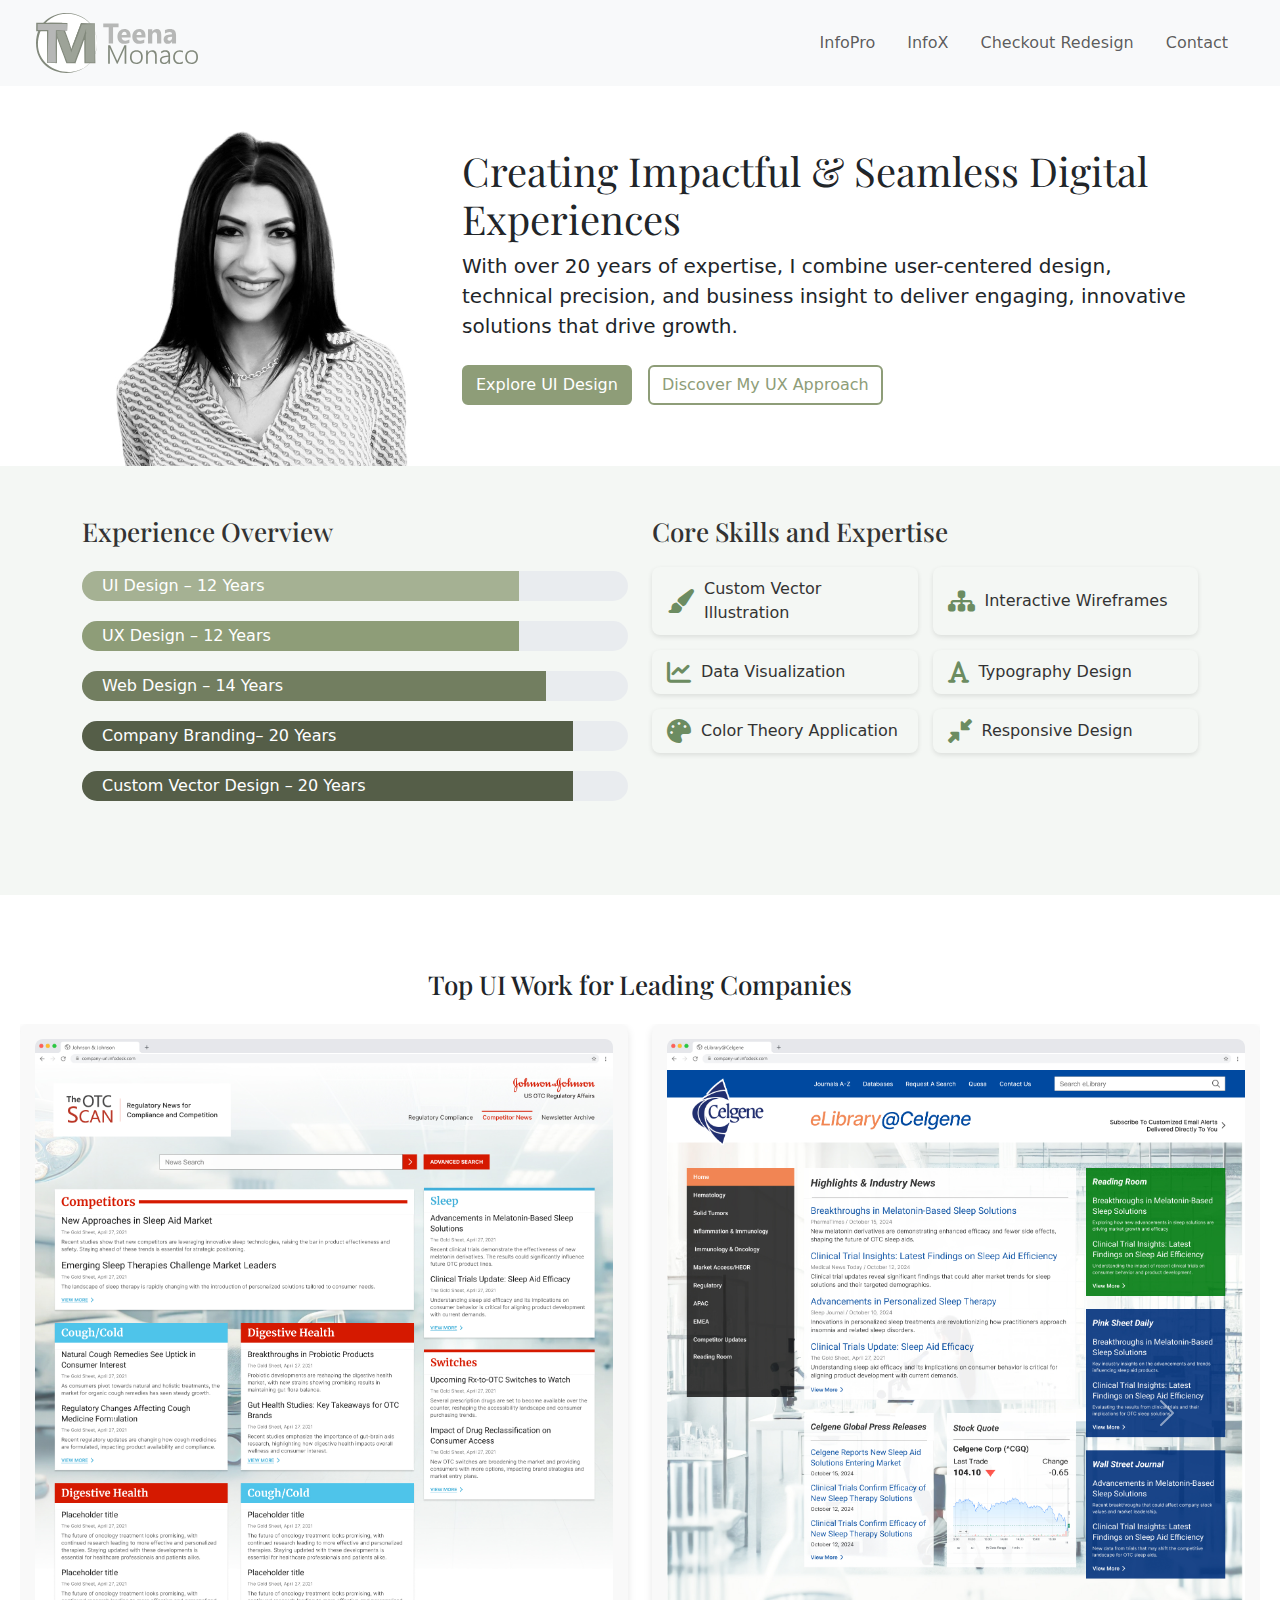
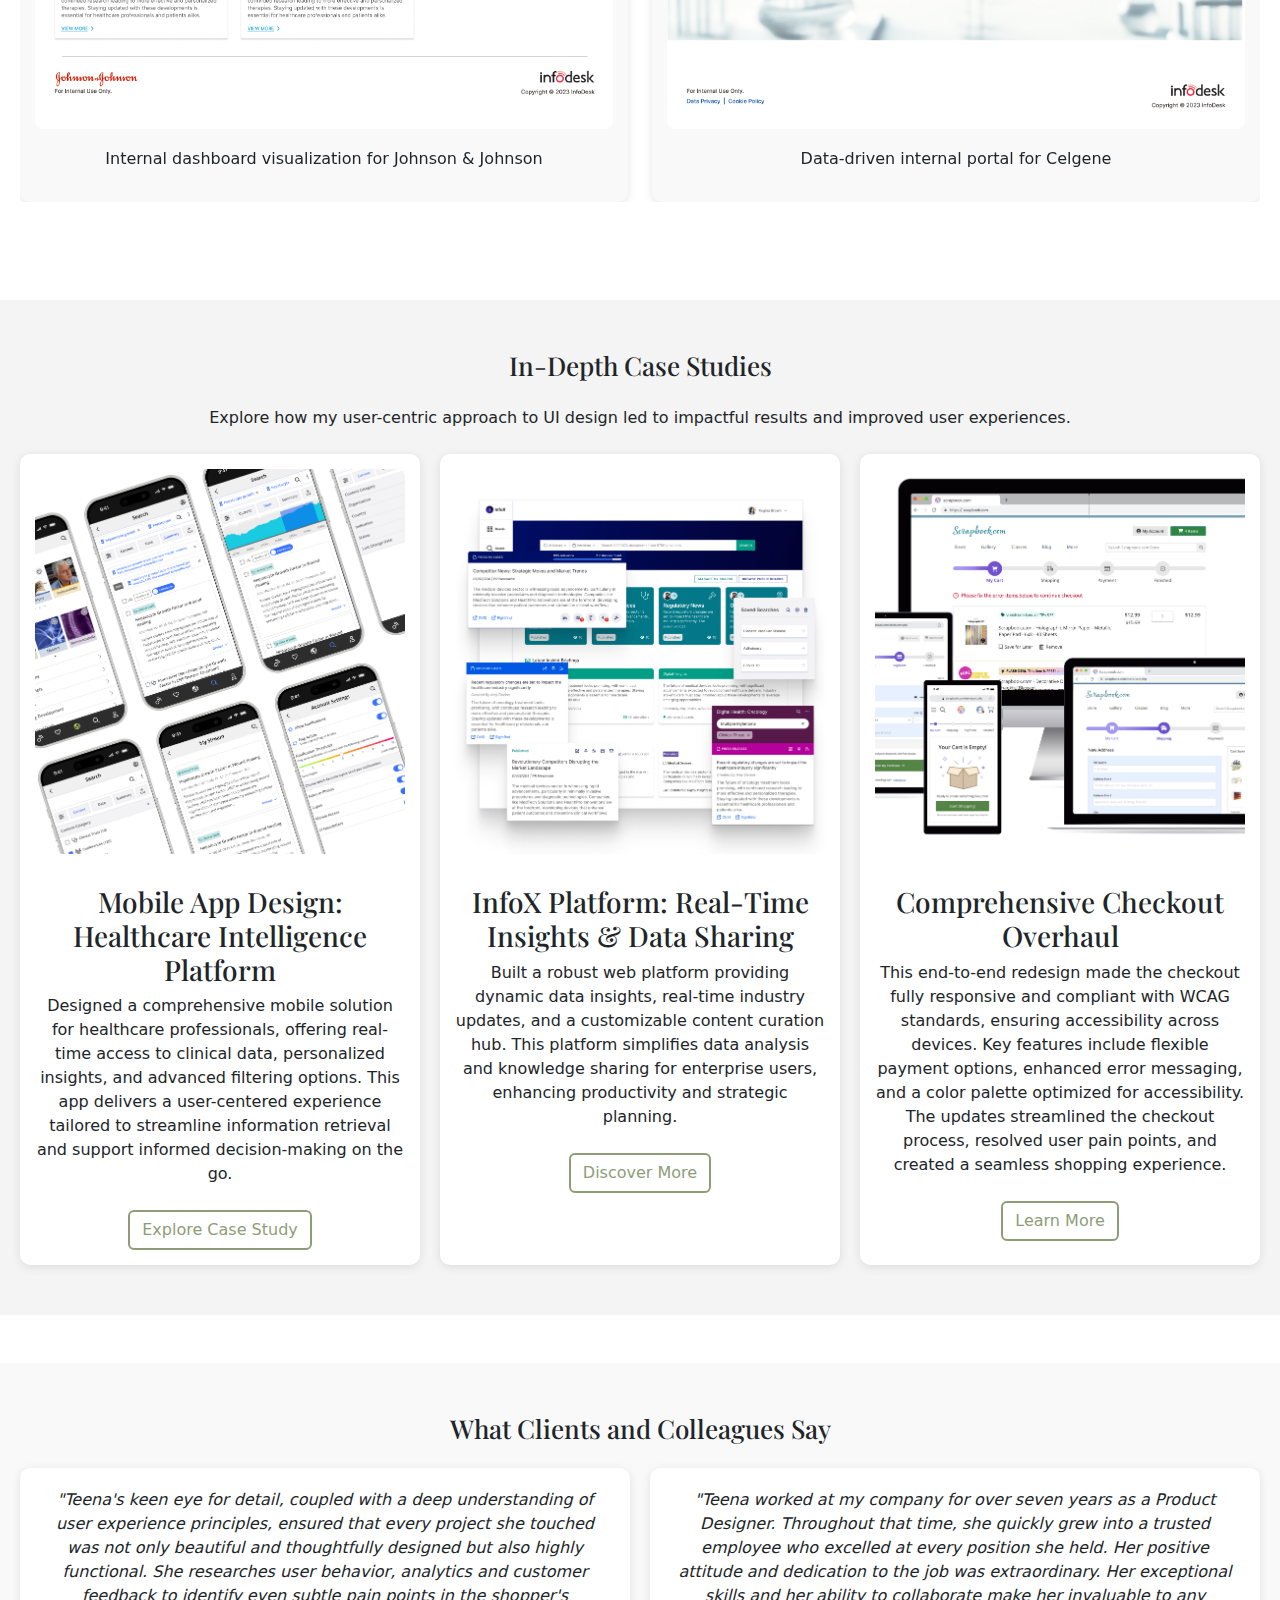
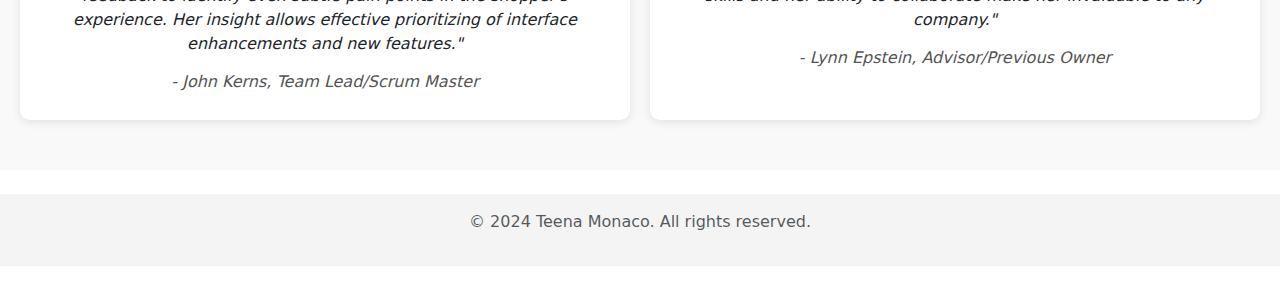
==== index.html @ c01d609c "updates" ====
<!DOCTYPE html>
<html lang="en">
<head>
    <meta charset="UTF-8">
    <meta name="viewport" content="width=device-width, initial-scale=1.0">
    <title>Teena Monaco - UX Portfolio</title>
    <link href="https://fonts.googleapis.com/css2?family=Playfair+Display:wght@400;700&family=Inter:wght@400;500&display=swap" rel="stylesheet">
    <link rel="stylesheet" href="styles.css">
    <link href="https://cdn.jsdelivr.net/npm/bootstrap@5.3.0/dist/css/bootstrap.min.css" rel="stylesheet">
    <link rel="stylesheet" href="https://cdnjs.cloudflare.com/ajax/libs/font-awesome/6.5.2/css/all.min.css">


</head>
<body>
    <header>
        <nav class="navbar navbar-expand-lg bg-body-tertiary">
            <div class="container-fluid mx-4">
                <a class="navbar-brand" href="index.html">
                    <img src="images/logo-2.svg" alt="Teena Monaco Logo"  height="60px">
                </a>
                <button class="navbar-toggler" type="button" data-bs-toggle="collapse" data-bs-target="#navbarSupportedContent" aria-controls="navbarSupportedContent" aria-expanded="false" aria-label="Toggle navigation">
                    <span class="navbar-toggler-icon"></span>
                </button>
                <div class="collapse navbar-collapse" id="navbarSupportedContent">
                    <ul class="navbar-nav ms-auto mb-2 mb-lg-0">
                        <!-- <li class="nav-item">
                            <a class="nav-link" href="index.html"><i class="fas fa-home"></i> Home</a>
                        </li> -->
        
                        <!-- <li class="nav-item">
                            <a class="nav-link" href="projects/project3.html"><i class="fas fa-chart-pie"></i>Data Visualization</a>
                        </li> -->
                        <li class="nav-item nav-link">
                            <a class="nav-link" href="projects/infopro.html">                               
                                InfoPro
                           </a>
                        </li>
                        <li class="nav-item nav-link">
                            <a class="nav-link" href="projects/infox.html">                               
                                InfoX
                           </a>
                        </li>
                        <li class="nav-item nav-link">
                            <a class="nav-link" href="projects/checkout-redesign.html">                               
                                Checkout Redesign
                           </a>
                        </li>
                        <li class="nav-item nav-link">
                            <a class="nav-link" href="mailto:teemonaco@gmail.com">
                                Contact
                             </a> 
                        </li>
                    </ul>
                </div>
            </div>
        </nav>
    </header>
    

    

    <section id="about" class="container-fluid mt-4">
        <div class="container">
            <div class="row justify-content-center align-items-end">
                <div class="col-md-4 profile-frame">
                    <img src="images/profile.png" class="img-fluid profile-image" alt="Profile Image">
                </div>
                <div class="col-md-8 about-right">
                    <!-- <img src="images/logo-2.svg" alt="Teena Monaco Logo"  height="60px"> -->
                   <h1 class="display-4">Creating Impactful & Seamless Digital Experiences</h1>
<p class="lead">With over 20 years of expertise, I combine user-centered design, technical precision, and business insight to deliver engaging, innovative solutions that drive growth.</p>

                    <div class="d-flex gap-3 mt-4 mb-4">
                        <a href="#ui-design" class="btn btn-primary">Explore UI Design</a>
                        <a href="#ux-approach" class="btn btn-outline-secondary">Discover My UX Approach</a>                     
                    </div>
                </div>
            </div>
        </div>
    </section> 

    <section id="about" class="container-fluid light-olive-bg mb-4">
        <div class="container">
            <div class="row justify-content-center align-items-start">  
                <div class="col-md-6 mb-4 profile-frame">      
                    <h2>Experience Overview</h2>
       
                    <div class="mt-4">
                        <div class="progress">
                            <div class="progress-bar ui-design" style="width: 80%;">UI Design &ndash; 12 Years</div>
                        </div>
                        

                        <div class="progress">
                            <div class="progress-bar ux-design" style="width: 80%;">UX Design &ndash; 12 Years</div>
                        </div>
                        <div class="progress">
                            <div class="progress-bar web-design" style="width: 85%;">Web Design &ndash; 14 Years</div>
                        </div>
                        <div class="progress">
                            <div class="progress-bar branding" style="width: 90%;">Company Branding&ndash; 20 Years</div>
                        </div>
                        <div class="progress">
                            <div class="progress-bar vector-design" style="width: 90%;">Custom Vector Design &ndash; 20 Years</div>
                        </div>
                    </div>
                </div>
                <div class="col-md-6 mb-4 profile-frame"> 
                    <h2>Core Skills and Expertise</h2>
                    <div class="experience-overview">

                        <div class="skills-container">
                            <div class="skill-card">
                                <i class="fas fa-paint-brush"></i>
                                <span>Custom Vector Illustration</span>
                            </div>
                            <div class="skill-card">
                                <i class="fas fa-sitemap"></i>
                                <span>Interactive Wireframes</span>
                            </div>
                            <div class="skill-card">
                                <i class="fas fa-chart-line"></i>
                                <span>Data Visualization</span>
                            </div>
                            <div class="skill-card">
                                <i class="fas fa-font"></i>
                                <span>Typography Design</span>
                            </div>
                            <div class="skill-card">
                                <i class="fas fa-palette"></i>
                                <span>Color Theory Application</span>
                            </div>
                            <div class="skill-card">
                                <i class="fas fa-down-left-and-up-right-to-center"></i>                                <span>Responsive Design</span>
                            </div>
                        </div>
                    </div>
                    
                </div>
            </div>
        </div>
    </section> 

    <!-- <section class="top-ui-work">
        <h2 class="text-center mb-4">Top UI Work for Leading Companies</h2>
        <div class="brand-grid">
            <div class="brand-card">
                <img src="images/jnj.jpg" alt="Johnson & Johnson Portal" class="img-fluid">
                <p class="mt-2">Internal dashboard visualization for Johnson & Johnson</p>
            </div>
            <div class="brand-card">
                <img src="images/celgene.jpg" alt="Regeneron Dashboard" class="img-fluid">
                <p class="mt-2">Data-driven internal portal for Regeneron</p>
            </div>
            <div class="brand-card">
                <img src="images/novo.jpg" alt="Takeda Portal" class="img-fluid">
                <p class="mt-2">Custom internal portal design for Takeda</p>
            </div>
            <div class="brand-card">
                <img src="images/kearney.jpg" alt="Takeda Portal" class="img-fluid">
                <p class="mt-2">Custom internal portal design for Takeda</p>
            </div>
        </div>
    </section> -->

    <section id="ui-design" class="top-ui-work">
        <h2 class="text-center mb-4">Top UI Work for Leading Companies</h2>
        <div id="brandCarousel" class="carousel slide" data-bs-ride="carousel">
            <div class="carousel-inner">
                <div class="carousel-item active">
                    <div class="d-flex justify-content-center gap-4">
                        <div class="brand-card">
                            <img src="images/jnj.jpg" alt="Johnson & Johnson Portal" class="img-fluid carousel-image" onclick="showImageModal(this)" data-description="Internal dashboard visualization for Johnson & Johnson">
                            <p class="mt-2">Internal dashboard visualization for Johnson & Johnson</p>
                        </div>
                        <div class="brand-card">
                            <img src="images/celgene.jpg" alt="Celgene Portal" class="img-fluid carousel-image" onclick="showImageModal(this)" data-description="Data-driven internal portal for Celgene">
                            <p class="mt-2">Data-driven internal portal for Celgene</p>
                        </div>
                    </div>
                </div>
                <div class="carousel-item">
                    <div class="d-flex justify-content-center gap-4">
                        <div class="brand-card">
                            <img src="images/novo.jpg" alt="NovoNordisk Portal" class="img-fluid carousel-image" onclick="showImageModal(this)" data-description="Custom internal portal design for Novo Nordisk">
                            <p class="mt-2">Custom internal portal design for Novo Nordisk</p>
                        </div>
                        <div class="brand-card">
                            <img src="images/kearney.jpg" alt="Kearney Portal" class="img-fluid carousel-image" onclick="showImageModal(this)" data-description="One-stop portal for Kearney's consulting insights">
                            <p class="mt-2">One-stop portal for Kearney's consulting insights</p>
                        </div>
                    </div>
                </div>
                <div class="carousel-item">
                    <div class="d-flex justify-content-center gap-4">
                        <div class="brand-card">
                            <img src="images/accenture.jpg" alt="Kearney Portal" class="img-fluid carousel-image" onclick="showImageModal(this)" data-description="Custom internal newsletter archive for Accenture">
                            <p class="mt-2">Custom internal newsletter archive for Accenture</p>
                        </div>
                        <div class="brand-card">
                            <img src="images/sage.jpg" alt="Sage Search Portal" class="img-fluid carousel-image" onclick="showImageModal(this)" data-description="Custom internal newsletter archive for Accenture">
                            <p class="mt-2">Custom Semantic Search Portal for Sage Therapeutics</p>
                        </div>

                    </div>
                </div>
            </div>
            <button class="carousel-control-prev" type="button" data-bs-target="#brandCarousel" data-bs-slide="prev">
                <span class="carousel-control-prev-icon" aria-hidden="true"></span>
                <span class="visually-hidden">Previous</span>
            </button>
            <button class="carousel-control-next" type="button" data-bs-target="#brandCarousel" data-bs-slide="next">
                <span class="carousel-control-next-icon" aria-hidden="true"></span>
                <span class="visually-hidden">Next</span>
            </button>
        </div>
    </section>
<!-- Modal for Lightbox Effect -->
<div class="modal fade" id="imageModal" tabindex="-1" aria-labelledby="imageModalLabel" aria-hidden="true">
    <div class="modal-dialog modal-dialog-centered modal-lg">
        <div class="modal-content">
            <div class="modal-header">
                <button type="button" class="btn-close" data-bs-dismiss="modal" aria-label="Close"></button>
            </div>
            <div class="modal-body">
                <img id="modalImage" src="" class="img-fluid" alt="">
                <p id="modalDescription" class="mt-3"></p>
            </div>
        </div>
    </div>
</div>
<!-- <section class="case-studies mt-5">
    <h2 class="text-center mb-4">New Product Design Case Study</h2>
    <div class="case-study-card featured">
        <div class="row justify-content-start align-items-center">
            <div class="col-md-4">
                <img src="images/infox.jpg" alt="InfoX Product Design" class="img-fluid">
            </div>
            <div class="col-md-6">
                <h3 class="mt-3">InfoX: Real-Time Insights Platform</h3>
                <p>Designed a powerful, user-friendly platform to deliver curated, real-time insights for healthcare professionals and industry experts.</p>
                
                <ul class="list-unstyled mt-3">
                    <li><i class="fas fa-chart-line me-2"></i> Curated Industry Boards</li>
                    <li><i class="fas fa-bell me-2"></i> Real-Time Updates</li>
                    <li><i class="fas fa-filter me-2"></i> Advanced Search & Filters</li>
                    <li><i class="fas fa-user-friends me-2"></i> Personalized Curation Hub</li>
                </ul>
                
                <a href="projects/infox-case-study.html" class="btn btn-outline-secondary mt-3">Explore Full Case Study</a>
            </div>
        </div>
    </div>
</section> -->
<section id="ux-approach" class="case-studies mt-5">
    <h2 class="text-center mb-4">In-Depth Case Studies</h2>
    <p class="text-center mb-4">Explore how my user-centric approach to UI design led to impactful results and improved user experiences.</p>    <div class="case-study-grid">
        <div class="case-study-card">
            <img src="images/infopro.jpg" alt="Checkout Redesign Case Study" class="img-fluid">
            <h3 class="mt-3">Mobile App Design: Healthcare Intelligence Platform</h3>
            <p>Designed a comprehensive mobile solution for healthcare professionals, offering real-time access to clinical data, personalized insights, and advanced filtering options. This app delivers a user-centered experience tailored to streamline information retrieval and support informed decision-making on the go.</p>
            <a href="projects/infopro.html" class="btn btn-outline-secondary mt-2">Explore Case Study</a>
        </div>
        <div class="case-study-card">
            <img src="images/infox.jpg" alt="Mobile App Case Study" class="img-fluid" >
            <h3 class="mt-3">InfoX Platform: Real-Time Insights & Data Sharing</h3>
            <p>Built a robust web platform providing dynamic data insights, real-time industry updates, and a customizable content curation hub. This platform simplifies data analysis and knowledge sharing for enterprise users, enhancing productivity and strategic planning.</p>
            <a href="projects/infox.html" class="btn btn-outline-secondary mt-2">Discover More</a>
        </div>
        <div class="case-study-card">
            <img src="images/cart-rescale.jpg" alt="E-commerce Checkout Overhaul Case Study" class="img-fluid">
            <h3 class="mt-3">Comprehensive Checkout Overhaul</h3>
            <p>This end-to-end redesign made the checkout fully responsive and compliant with WCAG standards, ensuring accessibility across devices. Key features include flexible payment options, enhanced error messaging, and a color palette optimized for accessibility. The updates streamlined the checkout process, resolved user pain points, and created a seamless shopping experience.</p>
            <a href="projects/checkout-redesign.html" class="btn btn-outline-secondary mt-2">Learn More</a>
        </div>    
    </div>
</section>

    <!-- <section class="case-studies mt-5">
        <h2 class="text-center mb-4">In-Depth Case Studies</h2>
        <p class="text-center mb-4">Explore how my user-centric approach to e-commerce design at Scrapbook.com led to impactful results and improved user experiences.</p>
        <div class="case-study-grid">
            <div class="case-study-card">
                <img src="images/cart-rescale.jpg" alt="Checkout Redesign Case Study" class="img-fluid">
                <h3 class="mt-3">Responsive Redesign & Accessibility Compliance</h3>
                <p>Transformed the checkout experience to be fully responsive across all devices and updated all content to meet WCAG standards, ensuring accessibility for all users.</p>
                <a href="projects/checkout-redesign.html" class="btn btn-outline-secondary mt-2">Learn More</a>
            </div>
            <div class="case-study-card">
                <img src="images/coming-soon.jpg" alt="Mobile App Case Study" class="img-fluid" >
                <h3 class="mt-3">Feature Updates to Improve Usability</h3>
                <p>Implemented key features to streamline the checkout process, adding flexible payment options, smarter error messaging, and interactive elements to address user pain points.</p>
                <a href="projects/checkout-redesign-mobile.html" class="btn btn-outline-secondary mt-2">Explore Features</a>
            </div>
        </div>
    </section> -->
    <section class="testimonials mt-5">
        <h2 class="text-center mb-4">What Clients and Colleagues Say</h2>
        <div class="testimonial-grid">
            <div class="testimonial-card">
                <p>"Teena's keen eye for detail, coupled with a deep understanding of user experience principles, ensured that every project she touched was not only beautiful and thoughtfully designed but also highly functional. She researches user behavior, analytics and customer feedback to identify even subtle pain points in the shopper's experience. Her insight allows effective prioritizing of interface enhancements and new features."</p>
                <h5>- John Kerns, Team Lead/Scrum Master</h5>
            </div>
            <div class="testimonial-card">
                <p>"Teena worked at my company for over seven years as a Product Designer. Throughout that time, she quickly grew into a trusted employee who excelled at every position she held. Her positive attitude and dedication to the job was extraordinary. Her exceptional skills and her ability to collaborate make her invaluable to any company."</p>
                <h5>- Lynn Epstein, Advisor/Previous Owner</h5>
            </div>
            <!-- Add more testimonials as needed -->
        </div>
    </section>
    
    <!-- <section class="branding-experience mt-5">
        <h2 class="text-center mb-4">Branding Expertise</h2>
        <div class="branding-content d-flex flex-wrap justify-content-center">
            <div class="branding-card">
                <img src="images/coming-soon.jpg" alt="Branding Example 1" class="img-fluid">
                <h4>Visual Identity for XYZ Corp</h4>
                <p>Developed a consistent branding system, including custom fonts, color palettes, and logo design.</p>
            </div>
            <div class="branding-card">
                <img src="images/coming-soon.jpg" alt="Branding Example 2" class="img-fluid">
                <h4>Rebranding Project for ABC Ltd</h4>
                <p>Led a comprehensive rebranding effort, enhancing brand recognition and trust across digital platforms.</p>
            </div>
        </div>
    </section>
    
    <section class="design-system mt-5">
        <h2 class="text-center mb-4">Design System Development</h2>
        <div class="design-system-details text-center">
            <p>Created a comprehensive design system that streamlined collaboration between design and development teams, ensuring a cohesive user experience across products.</p>
            <img src="images/coming-soon.jpg" alt="Design System Overview" width="400" class="img-fluid my-3">
            <ul class="list-inline mt-3">
                <li class="list-inline-item"><i class="fas fa-palette"></i> Color Palettes</li>
                <li class="list-inline-item"><i class="fas fa-text-height"></i> Typography Styles</li>
                <li class="list-inline-item"><i class="fas fa-cube"></i> UI Components</li>
                <li class="list-inline-item"><i class="fas fa-code"></i> Code Guidelines</li>
            </ul>
        </div>
    </section> -->
    


    <!-- Tools Section -->
    <!-- <section id="tools" class="container-fluid bg-color">
        <div class="container">
            <h2 class="display-6 mb-3">Tools That Power My UX Workflow</h2>
            <p class="lead">
                The design and development process requires a variety of specialized tools to ensure efficiency, collaboration, and precision.
            </p>
        </div>
        <div id="programsCarousel" class="container carousel slide mt-4 mb-4" data-bs-ride="carousel">
            <div class="carousel-inner">
                <div class="carousel-item active">
                    <div class="d-flex align-items-center justify-content-between">
                        <img src="images/figma.png" alt="Figma" class="program-logo">
                        <img src="images/xd.png" alt="Adobe XD" class="program-logo">
                        <img src="images/invision.png" alt="InVision" class="program-logo">
                        <img src="images/miro.png" alt="Miro" class="program-logo">
                        <img src="images/jira.png" alt="Jira" class="program-logo">
                        <img src="images/browserstack.png" alt="BrowserStack" class="program-logo">
                        <img src="images/bitbucket.png" alt="Bitbucket" class="program-logo">
                    </div>
                </div>
                <div class="carousel-item">
                    <div class="d-flex align-items-center justify-content-between">
                        <img src="images/git.png" alt="Git" class="program-logo">
                        <img src="images/trello.png" alt="Trello" class="program-logo">
                        <img src="images/ga4.png" alt="GA4" class="program-logo">
                        <img src="images/looker.png" alt="Looker" class="program-logo">
                        <img src="images/matomo.png" alt="Matomo" class="program-logo">
                        <img src="images/sizzy.png" alt="Sizzy" class="program-logo">
                        <img src="images/eclipse.png" alt="Eclipse" class="program-logo">
                    </div>
                </div>
            </div>
        </div>
    </section> -->

    <!-- Featured Projects Section -->
    <!-- <section id="projects" class="container-fluid mb-4 mt-4">
        <div class="container">
            <h2 class="display-6 mb-3">Featured Projects</h2>
            <div class="row mt-4 mb-4">
                <div class="col-md-4 mb-4">
                    <div class="card h-100">                        
                        <div class="card-body">                          
                            <h5 class="card-title">Checkout Redesign</h5> -->
                            <!-- <p class="card-text mb-0">Optimized checkout process focused on improving accessibility and boosting conversion rates by enhancing the user experience.</p> -->
                            <!-- <img src="images/project1.jpg" alt="Cart Redesign" class="card-img-top">
                            <a href="projects/project1.html" class="btn btn-primary w-100">Explore Checkout Redesign</a>
                        </div>
                    </div>
                </div>
                <div class="col-md-4 mb-4">
                    <div class="card h-100">
                        <div class="card-body">
                            <h5 class="card-title">Video Platform</h5>
                            <img src="images/project2.jpg" alt="Video Platform" class="card-img-top"> -->
                            <!-- <p class="card-text mt-2">Built an engaging video platform for DIY content creators, improving user acquisition and platform engagement.</p> -->
                            <!-- <a href="projects/project2.html" class="btn btn-primary btn-disabled w-100">View Video Platform</a>
                        </div>
                    </div>
                </div>
                <div class="col-md-4 mb-4">
                    <div class="card h-100">
                        <div class="card-body">
                            <h5 class="card-title">Reusable Code Library</h5>
                            <img src="images/project3.jpg" alt="Reusable Code Library" class="card-img-top"> -->
                            <!-- <p class="card-text mt-2">Developed a reusable code library to streamline development processes and ensure consistency across projects.</p> -->
                            <!-- <a href="projects/project3.html" class="btn btn-primary w-100 btn-disabled">Coming Soon</a>
                        </div>
                    </div>
                </div>
            </div>
        </div>
    </section> -->

    <!-- Brands Section -->
    <!-- <section id="brands" class="container-fluid bg-color">
        <div class="container">
            <h2 class="display-6 mb-3">Brands I've Crafted Digital Experiences For</h2>
            <p class="lead">
                My work spans across industries, addressing the unique needs of each business and their users, always focused on delivering intuitive and efficient solutions.
            </p>
        </div>
        <div id="brandsCarousel" class="container carousel slide mt-4 mb-4" data-bs-ride="carousel">
            <div class="carousel-inner">
                <div class="carousel-item active">
                    <div class="d-flex align-items-center justify-content-between">
                        <img src="images/teva.png" class="company-logo" alt="Teva">
                        <img src="images/ucb.png" class="company-logo" alt="UCB">
                        <img src="images/grant.png" class="company-logo" alt="Grant Thornton">
                        <img src="images/aarp.png" class="company-logo" alt="AARP">
                        <img src="images/astrazeneca.png" class="company-logo" alt="Astrazeneca">
                        <img src="images/takeda.png" class="company-logo" alt="Takeda">
                        <img src="images/johnson.png" class="company-logo" alt="Johnson & Johnson">
                    </div>
                </div>
                <div class="carousel-item">
                    <div class="d-flex align-items-center justify-content-between">
                        <img src="images/accenture.png" class="company-logo" alt="Accenture">
                        <img src="images/deloitte.png" class="company-logo" alt="Deloitte">
                        <img src="images/regeneron.png" class="company-logo" alt="Regeneron">
                        <img src="images/sage.png" class="company-logo" alt="Sage">
                        <img src="images/biogen.png" class="company-logo" alt="Biogen">
                        <img src="images/novo.png" class="company-logo" alt="Novo Nordisk">
                        <img src="images/karney.png" class="company-logo" alt="Kearney">
                    </div>
                </div>
            </div>
        </div>
    </section> -->

    <!-- Footer Section -->
    <footer class="py-3 my-4">
        <!-- <ul class="nav justify-content-center border-bottom pb-3 mb-3">
            <li class="nav-item"><a href="#" class="nav-link px-2 text-body-secondary">Email</a></li>
            <li class="nav-item"><a href="#" class="nav-link px-2 text-body-secondary">Phone</a></li>
            <li class="nav-item"><a href="#" class="nav-link px-2 text-body-secondary">LinkedIn</a></li>
            <li class="nav-item"><a href="#" class="nav-link px-2 text-body-secondary">Resume</a></li>
        </ul> -->
        <p class="text-center text-body-secondary">&copy; 2024 Teena Monaco. All rights reserved.</p>
    </footer>

    <script src="https://code.jquery.com/jquery-3.6.0.min.js"></script>
    <script src="https://cdn.jsdelivr.net/npm/bootstrap@5.3.3/dist/js/bootstrap.bundle.min.js" integrity="sha384-YvpcrYf0tY3lHB60NNkmXc5s9fDVZLESaAA55NDzOxhy9GkcIdslK1eN7N6jIeHz" crossorigin="anonymous"></script>

    <!-- JavaScript Function -->
<script>
    function showImageModal(element) {
        const imageSrc = element.src;
        const description = element.getAttribute('data-description');

        document.getElementById('modalImage').src = imageSrc;
        document.getElementById('modalDescription').innerText = description;

        const imageModal = new bootstrap.Modal(document.getElementById('imageModal'));
        imageModal.show();
    }
</script>
</body>
</html>
---- styles.css ----
/* Base styles */
body {
    font-family: 'Inter', sans-serif;
    color: #333;
    margin: 0;
    padding: 0;
    line-height: 1.6;
}
h1, h2, h3, .hero-section h1 {
    font-family: 'Playfair Display', serif;
}

/* Heading size adjustments */
h1 {
    font-size: 40px!important; /* Adjusted for better balance */
    margin-bottom: 20px;
}
h2 {
    font-size: 26px!important; /* Slightly increased for better readability */
    margin-bottom: 15px;
}

/* Hero section */
.hero-section {
    background: linear-gradient(to right, #f9f9f9, #ffffff);
    padding: 60px 20px;
    display: flex;
    align-items: center;
}
.hero-text {
    max-width: 600px;
}

/* Light background section with olive tint */
.light-olive-bg {
    background-color: #F4F7F4; /* Lightened olive tone */
    padding: 50px 20px;
    color: #333;
}

.cta-buttons .btn {
    padding: 10px 20px;
    border-radius: 5px;
}
.btn-primary {
    background-color: #8E9D78!important;
    border: none;
    border: 2px solid #8E9D78!important;
    color: #fff!important;
}
.btn-primary:hover {
    background-color: #393F30!important;
    border: none;
    color: #fff!important;
    border: 2px solid #393F30!important;
}
.btn-outline-secondary {
    border: 2px solid #8E9D78!important;
    color: #8E9D78!important;
}
.btn-outline-secondary:hover {
    border: 2px solid #393F30!important;
    color: #393F30!important;
}

.btn:hover {
    opacity: 0.9;
}

/* Progress bars */
.progress {
    background-color: #e0e0e0;
    border-radius: 40px!important;
    overflow: hidden;
    margin-bottom: 20px!important;
    height: 30px!important;
}
.progress-bar {
    height: 30px!important;
    line-height: 20px;
    text-align: left!important;
    color: #fff;
    font-size: 16px;
    padding-left: 20px;
}

/* Accessible color adjustments for progress bars */
.progress-bar.ui-design {
    background-color: #A5B193!important; /* Lighter olive for variety */
}
.progress-bar.ux-design {
    background-color: #8E9D78!important; /* Soft, muted shade for subtlety */
}
.progress-bar.web-design {
    background-color: #727E60!important; /* Medium-dark shade for contrast */
}
.progress-bar.branding {
    background-color: #555E48!important; /* Darker green for enhanced contrast */
}
.progress-bar.vector-design {
    background-color: #555E48!important; /* Light, accessible olive shade */
}

.experience-list {
    display: flex;
    flex-direction: column;
    gap: 15px;
}
.experience-item {
    display: flex;
    align-items: center;
}
.experience-item i {
    font-size: 20px;
    margin-right: 10px;
    color: #6C8C61; /* Darker olive for visual consistency */
}

/* Portfolio section */
.portfolio-section {
    background-color: #fafafa;
    padding: 50px 20px;
}
.card {
    border: none;
    box-shadow: 0 2px 10px rgba(0, 0, 0, 0.1);
    transition: transform 0.2s;
}
.card:hover {
    transform: translateY(-5px);
}
.card-title {
    font-family: 'Playfair Display', serif;
    font-size: 20px;
    margin-bottom: 10px;
}

/* Font Awesome icon styles */
i.fas, i.far, i.fab, i.fa {
    font-family: 'Font Awesome 6 Free';
    font-weight: 900;
    color: #A3B18A; /* Olive highlight for consistency */
    margin-right: 8px;
}

.about-right {
    align-self: center!important;
}

.skills-container {
    display: grid;
    grid-template-columns: repeat(auto-fit, minmax(200px, 1fr));
    gap: 15px;
    margin-top: 20px;
}
.skill-card {
    display: flex;
    align-items: center;
    background-color: #F4F7F4; /* Light olive background */
    padding: 10px 15px;
    border-radius: 8px;
    box-shadow: 0 2px 5px rgba(0, 0, 0, 0.1);
    transition: transform 0.2s;
}
.skill-card:hover {
    transform: translateY(-3px);
}
.skill-card i {
    color: #6C8C61; /* Olive highlight */
    margin-right: 10px;
    font-size: 24px;
}
.skill-card span {
    font-size: 16px;
    color: #333;
}

/* Top UI Work section */
.top-ui-work {
    padding: 50px 20px;
    background-color: #f4f4f4;
}
.brand-grid {
    display: grid;
    grid-template-columns: repeat(auto-fit, minmax(250px, 1fr));
    gap: 20px;
}



.brand-card {
    background-color: #f9f9f9;
    border-radius: 10px;
    box-shadow: 0 2px 8px rgba(0, 0, 0, 0.1);
    padding: 15px;
    text-align: center;
    transition: transform 0.2s;
}
.brand-card:hover {
    transform: translateY(-5px);
}
.brand-card img {
    max-width: 100%;
    border-radius: 8px;
    margin-bottom: 10px;
}

/* Case Studies section */
.case-studies {
    padding: 50px 20px;
    background-color: #f4f4f4;
}
.case-study-grid {
    display: grid;
    grid-template-columns: repeat(auto-fit, minmax(300px, 1fr));
    gap: 20px;
}
.case-study-card {
    background-color: #ffffff;
    border-radius: 10px;
    box-shadow: 0 2px 10px rgba(0, 0, 0, 0.1);
    padding: 15px;
    text-align: center;
    transition: transform 0.2s;
}

.case-study-card.featured {
    text-align: left!important;
}
.case-study-card:hover {
    transform: translateY(-5px);
}
.case-study-card img {
    max-width: 100%;
    border-radius: 8px;
    margin-bottom: 15px;
}

/* Top UI Work section */
.top-ui-work {
    padding: 50px 20px;
    background-color: #ffffff;
}
.brand-grid {
    display: grid;
    grid-template-columns: repeat(auto-fit, minmax(250px, 1fr));
    gap: 20px;
}
.brand-card {
    background-color: #f9f9f9;
    border-radius: 10px;
    box-shadow: 0 2px 8px rgba(0, 0, 0, 0.1);
    padding: 15px;
    text-align: center;
    transition: transform 0.2s;
}
.brand-card:hover {
    transform: translateY(-5px);
}
.brand-card img {
    max-width: 100%;
    border-radius: 8px;
    margin-bottom: 10px;
}

/* Branding section */
.branding-experience {
    background-color: #fafafa;
    padding: 50px 20px;
}
.branding-content {
    gap: 20px;
}
.branding-card {
    background-color: #ffffff;
    border-radius: 10px;
    box-shadow: 0 2px 10px rgba(0, 0, 0, 0.1);
    padding: 20px;
    text-align: center;
    width: 300px;
    margin: 10px;
}
.branding-card img {
    max-width: 100%;
    border-radius: 8px;
    margin-bottom: 15px;
}
.branding-card h4 {
    margin-bottom: 10px;
    font-size: 18px;
}

.design-system {
    background-color: #F4F7F4; /* Light olive background */
    padding: 50px 20px;
}
.design-system-details img {
    max-width: 80%;
    border-radius: 8px;
}
.list-inline-item {
    font-size: 16px;
    margin-right: 15px;
    color: #6C8C61; /* Olive highlight */
}
.list-inline-item i {
    margin-right: 5px;
}

.testimonials {
    background-color: #f9f9f9;
    padding: 50px 20px;
}
.testimonial-grid {
    display: grid;
    grid-template-columns: repeat(auto-fit, minmax(300px, 1fr));
    gap: 20px;
}
.testimonial-card {
    background-color: #ffffff;
    padding: 20px;
    border-radius: 10px;
    box-shadow: 0 2px 10px rgba(0, 0, 0, 0.1);
    text-align: center;
    font-style: italic;
}
.testimonial-card h5 {
    margin-top: 15px;
    font-size: 16px;
    color: #555;
}
.carousel-image {
    width: 100%; /* Adjust as needed */
    height: auto; /* Maintain aspect ratio */
    margin: 0 auto; /* Center the images */
}

.modal-content {
    max-height: 90vh; /* Keeps modal within viewport height */
    overflow-y: auto; /* Allows scrolling if content overflows */
}

.modal-body {
    display: flex;
    flex-direction: column;
    align-items: center;
    text-align: center;
}

#modalDescription {
    margin-top: 0; /* Ensures description appears at the top */
}

#modalImage {
    max-width: 100%;
    height: auto;
    margin-top: 15px; /* Adds spacing between description and image */
}

/* Footer */
footer {
    background-color: #f4f4f4;
    padding: 20px 0;
    text-align: center;
    color: #666;
}

/* Media queries for responsiveness */
@media (max-width: 768px) {
    .hero-section {
        flex-direction: column;
        text-align: center;
    }
    .hero-text, .profile-image {
        max-width: 100%;
    }
    .portfolio-section .card {
        margin-bottom: 30px;
    }
}

@media (max-width: 576px) {
    h1 {
        font-size: 28px;
    }
    .btn {
        padding: 8px 16px;
        font-size: 14px;
    }
    .progress-bar {
        font-size: 12px;
    }

    .carousel-item .brand-card {
        display: block!important;
        width: 100%!important;
    }
    .carousel-item .brand-card:nth-child(2) {
        display: none!important;
    }
}
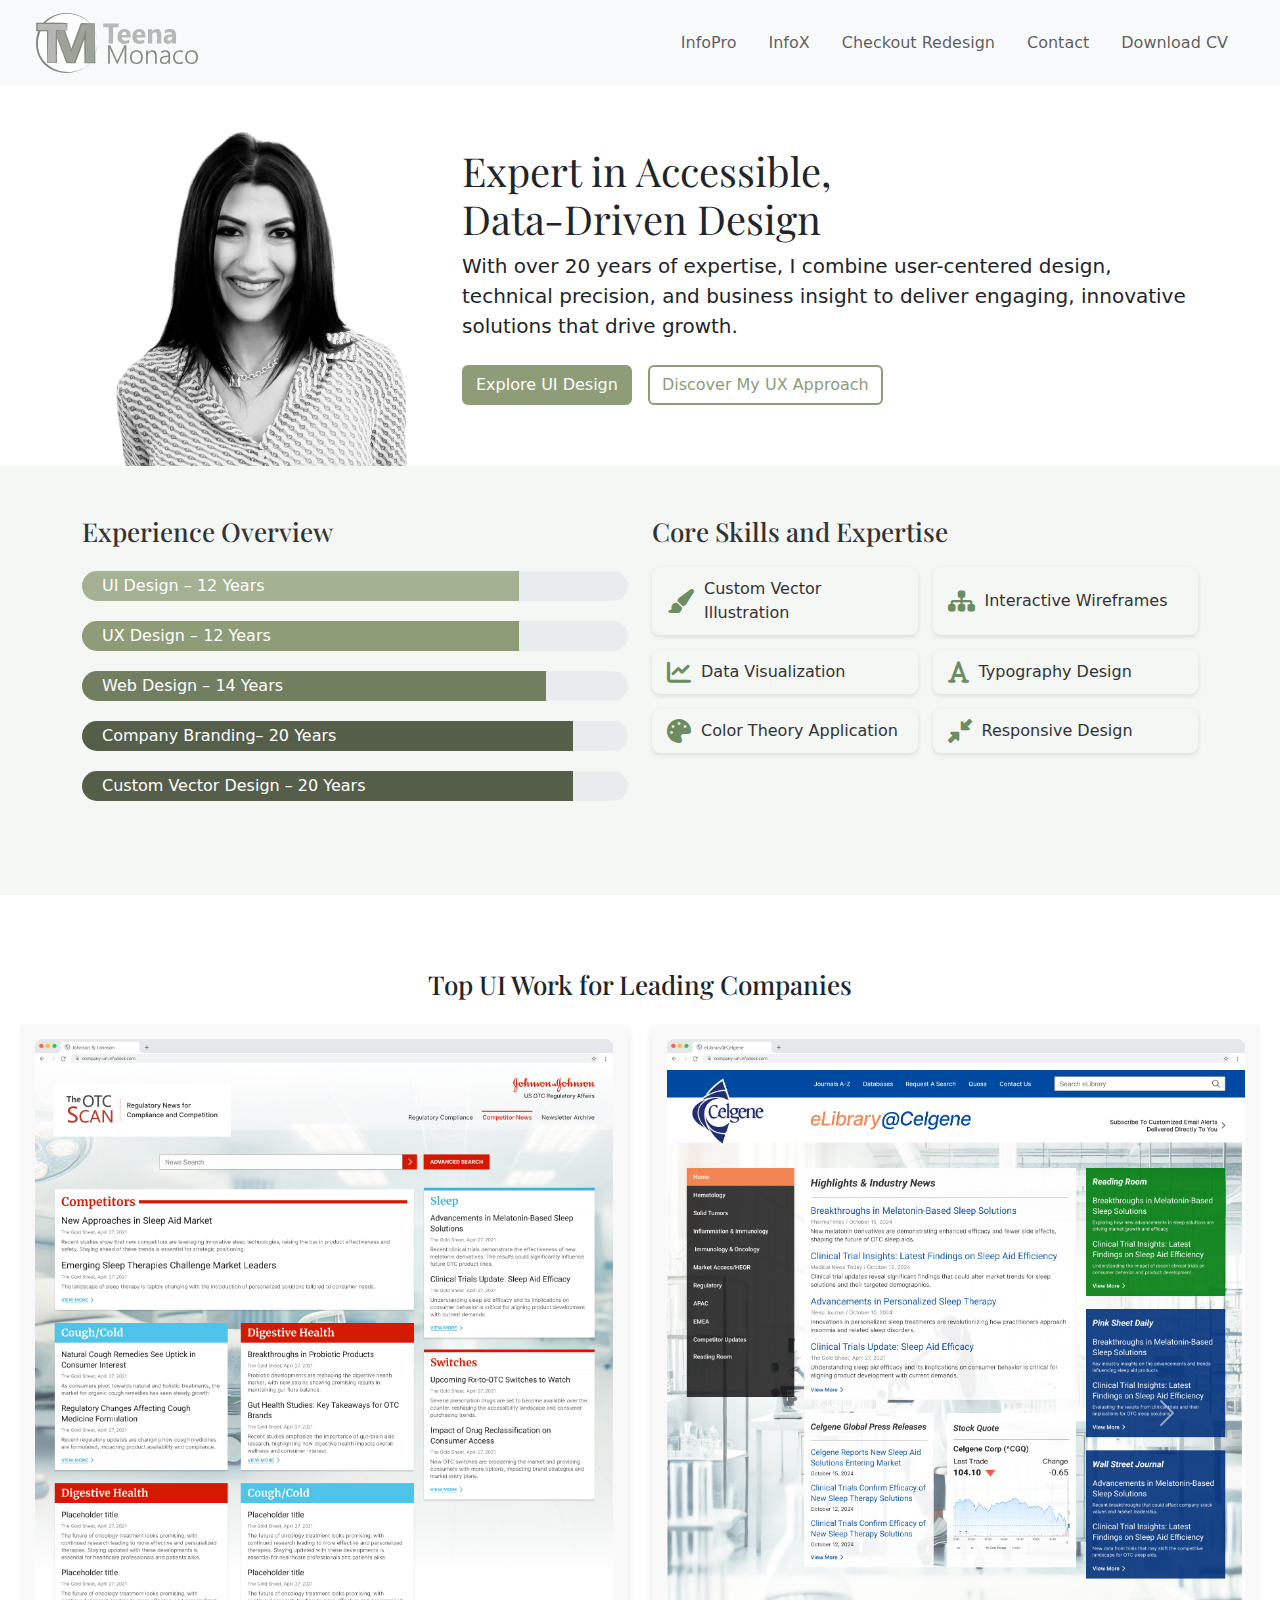
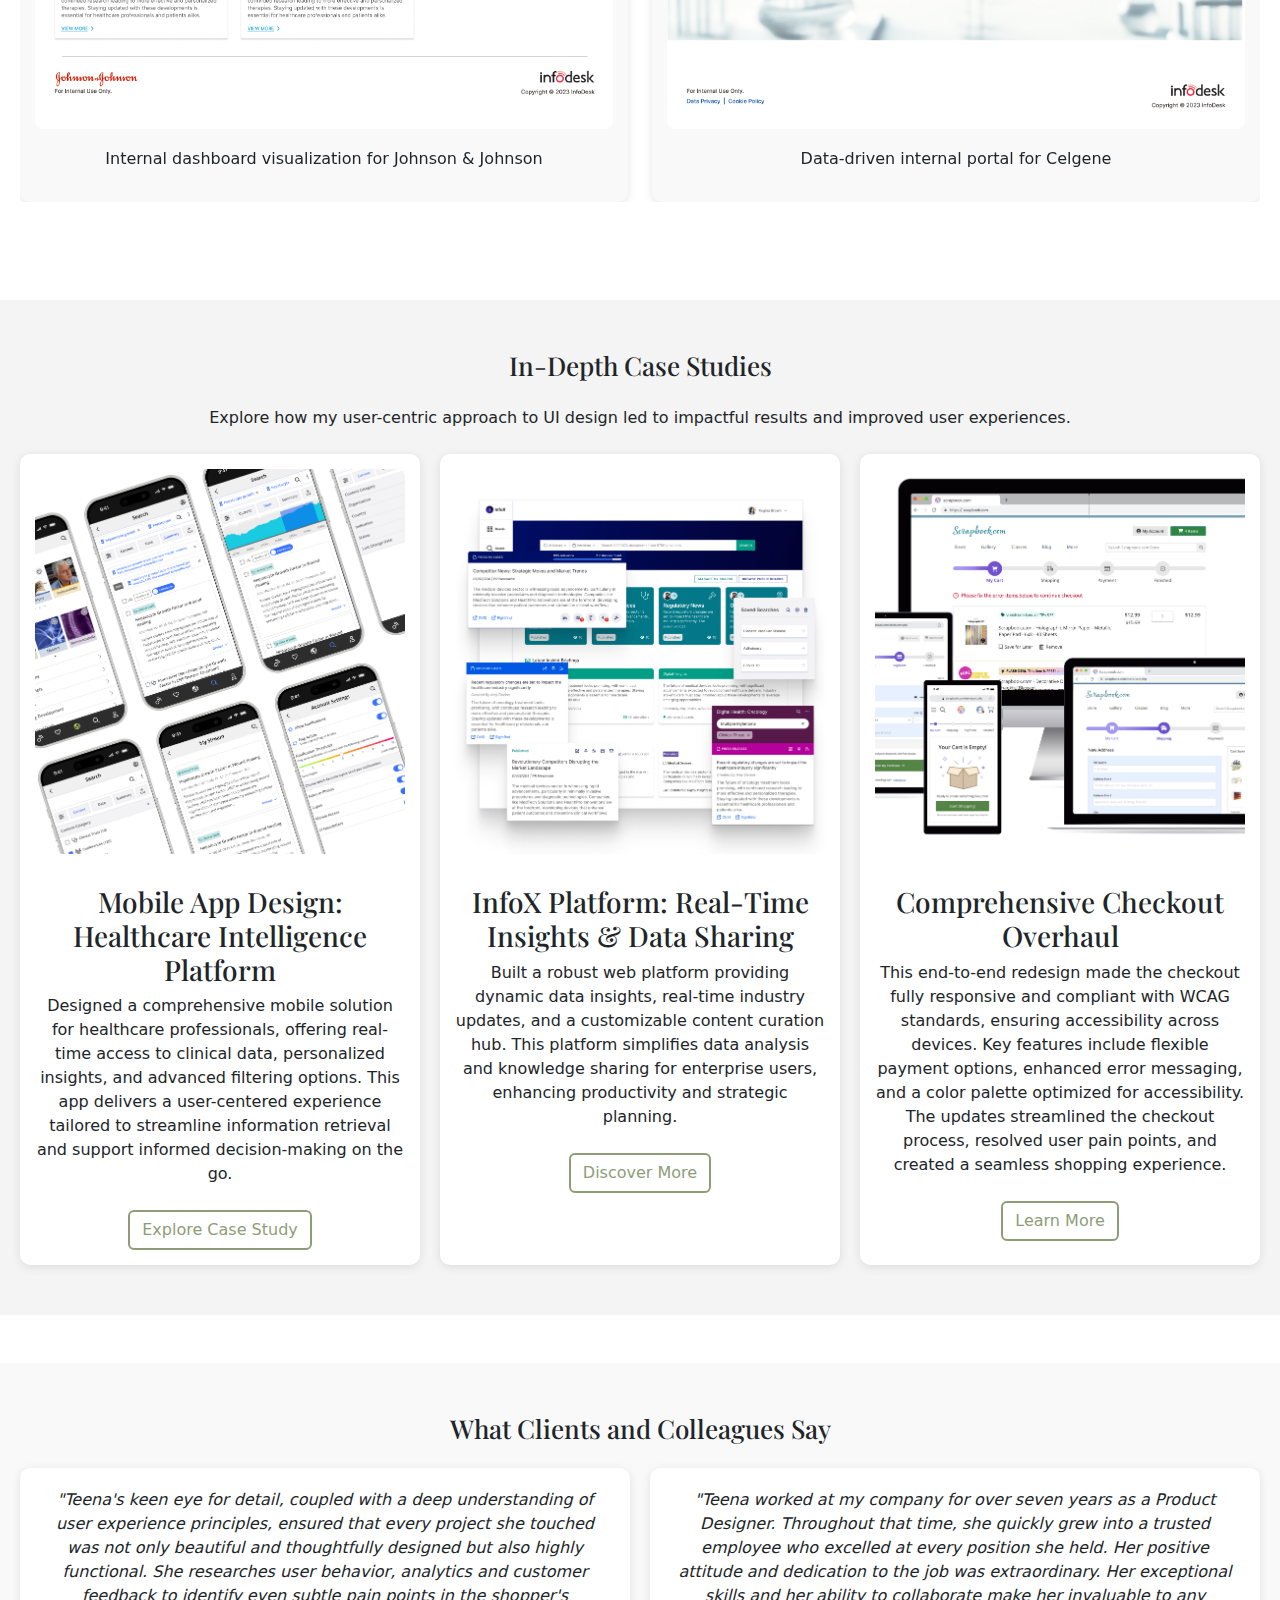
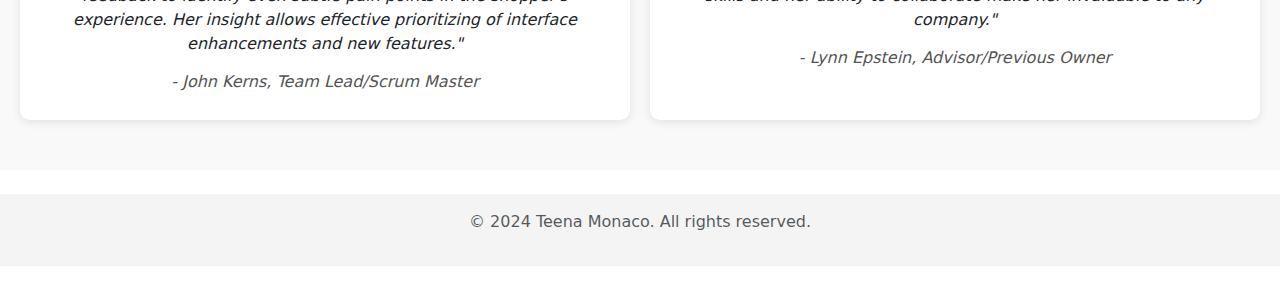
==== commit 2dc467c1: "nav" ====
--- a/index.html
+++ b/index.html
@@ -48,8 +48,15 @@
                         <li class="nav-item nav-link">
                             <a class="nav-link" href="mailto:teemonaco@gmail.com">
                                 Contact
-                             </a> 
+                            </a>
                         </li>
+                        
+                        <li class="nav-item nav-link">
+                            <a class="nav-link" href="../projects/tm-resume.pdf" download="TM_CV_UX_TeenaMonaco.pdf">
+                                Download CV
+                            </a> 
+                        </li>
+                        
                     </ul>
                 </div>
             </div>
@@ -67,7 +74,7 @@
                 </div>
                 <div class="col-md-8 about-right">
                     <!-- <img src="images/logo-2.svg" alt="Teena Monaco Logo"  height="60px"> -->
-                   <h1 class="display-4">Creating Impactful & Seamless Digital Experiences</h1>
+                   <h1 class="display-4">Expert in Accessible,<br />Data-Driven Design</h1>
 <p class="lead">With over 20 years of expertise, I combine user-centered design, technical precision, and business insight to deliver engaging, innovative solutions that drive growth.</p>
 
                     <div class="d-flex gap-3 mt-4 mb-4">
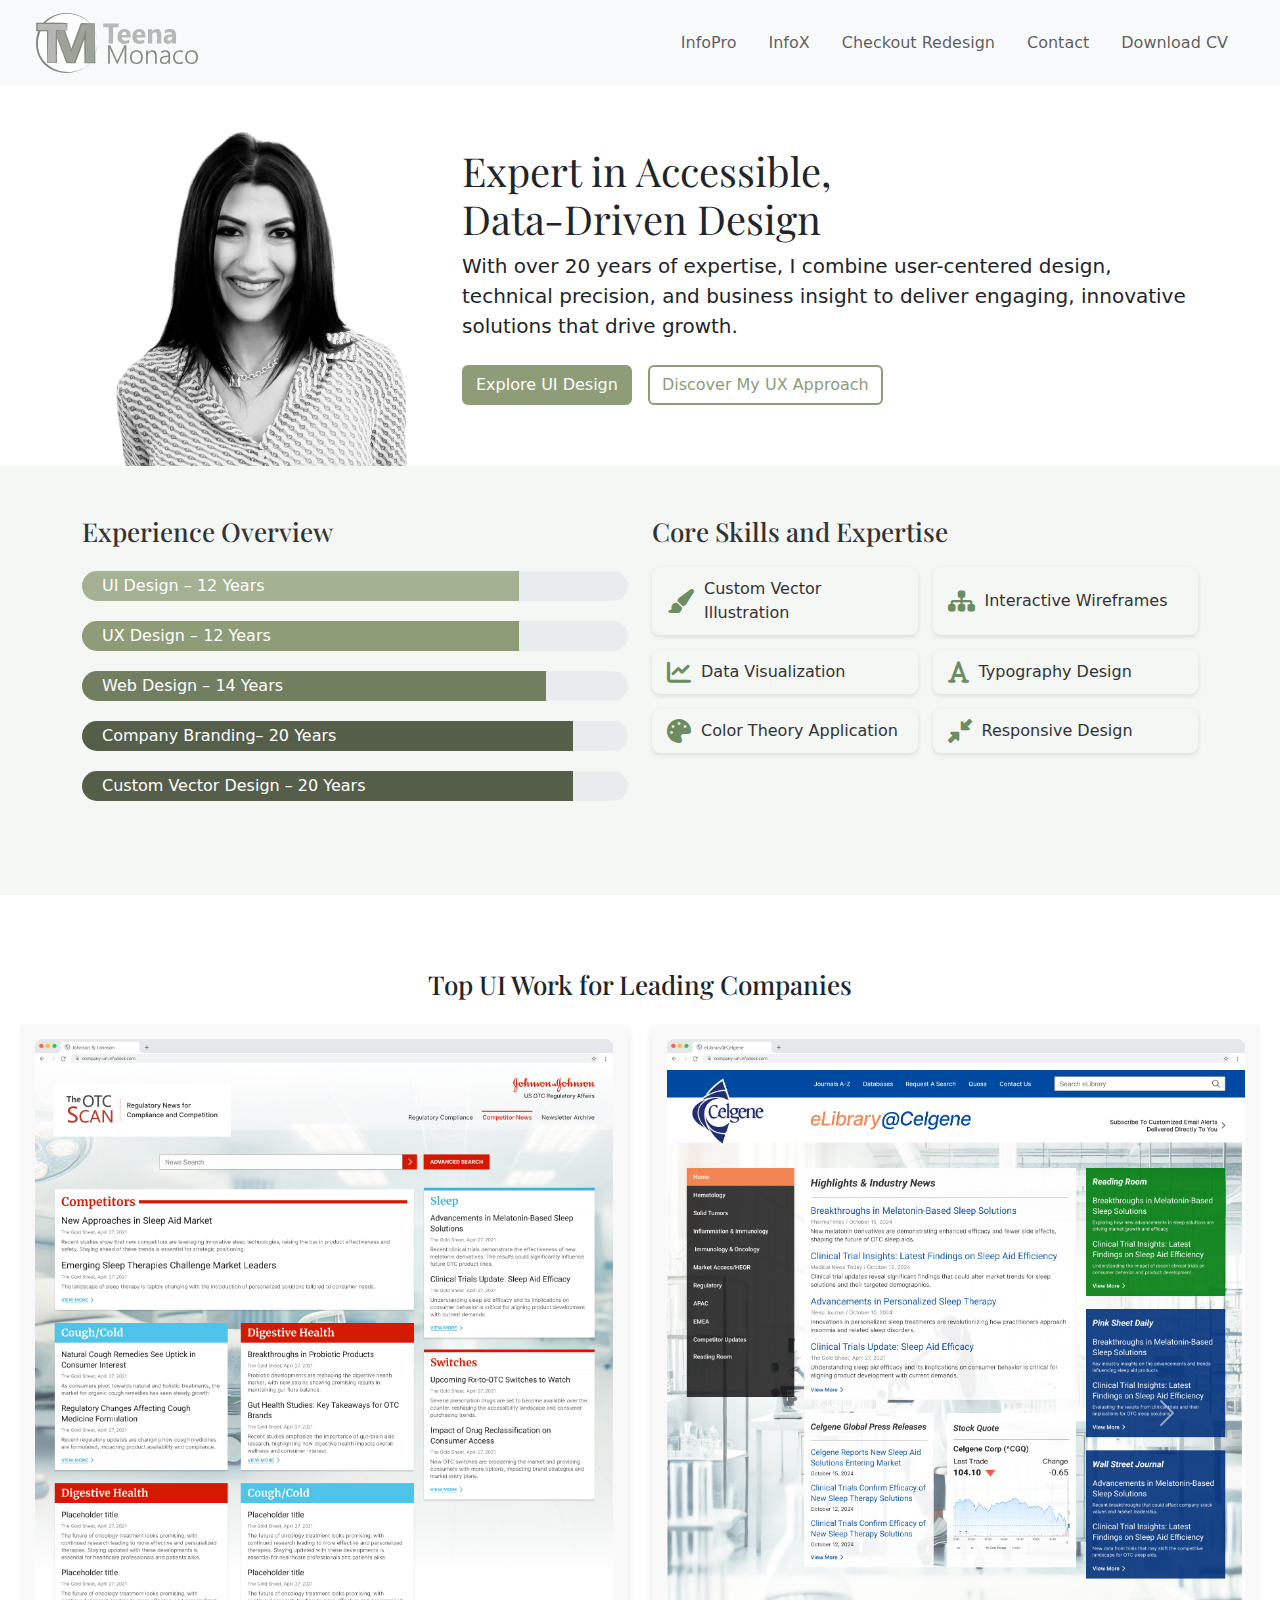
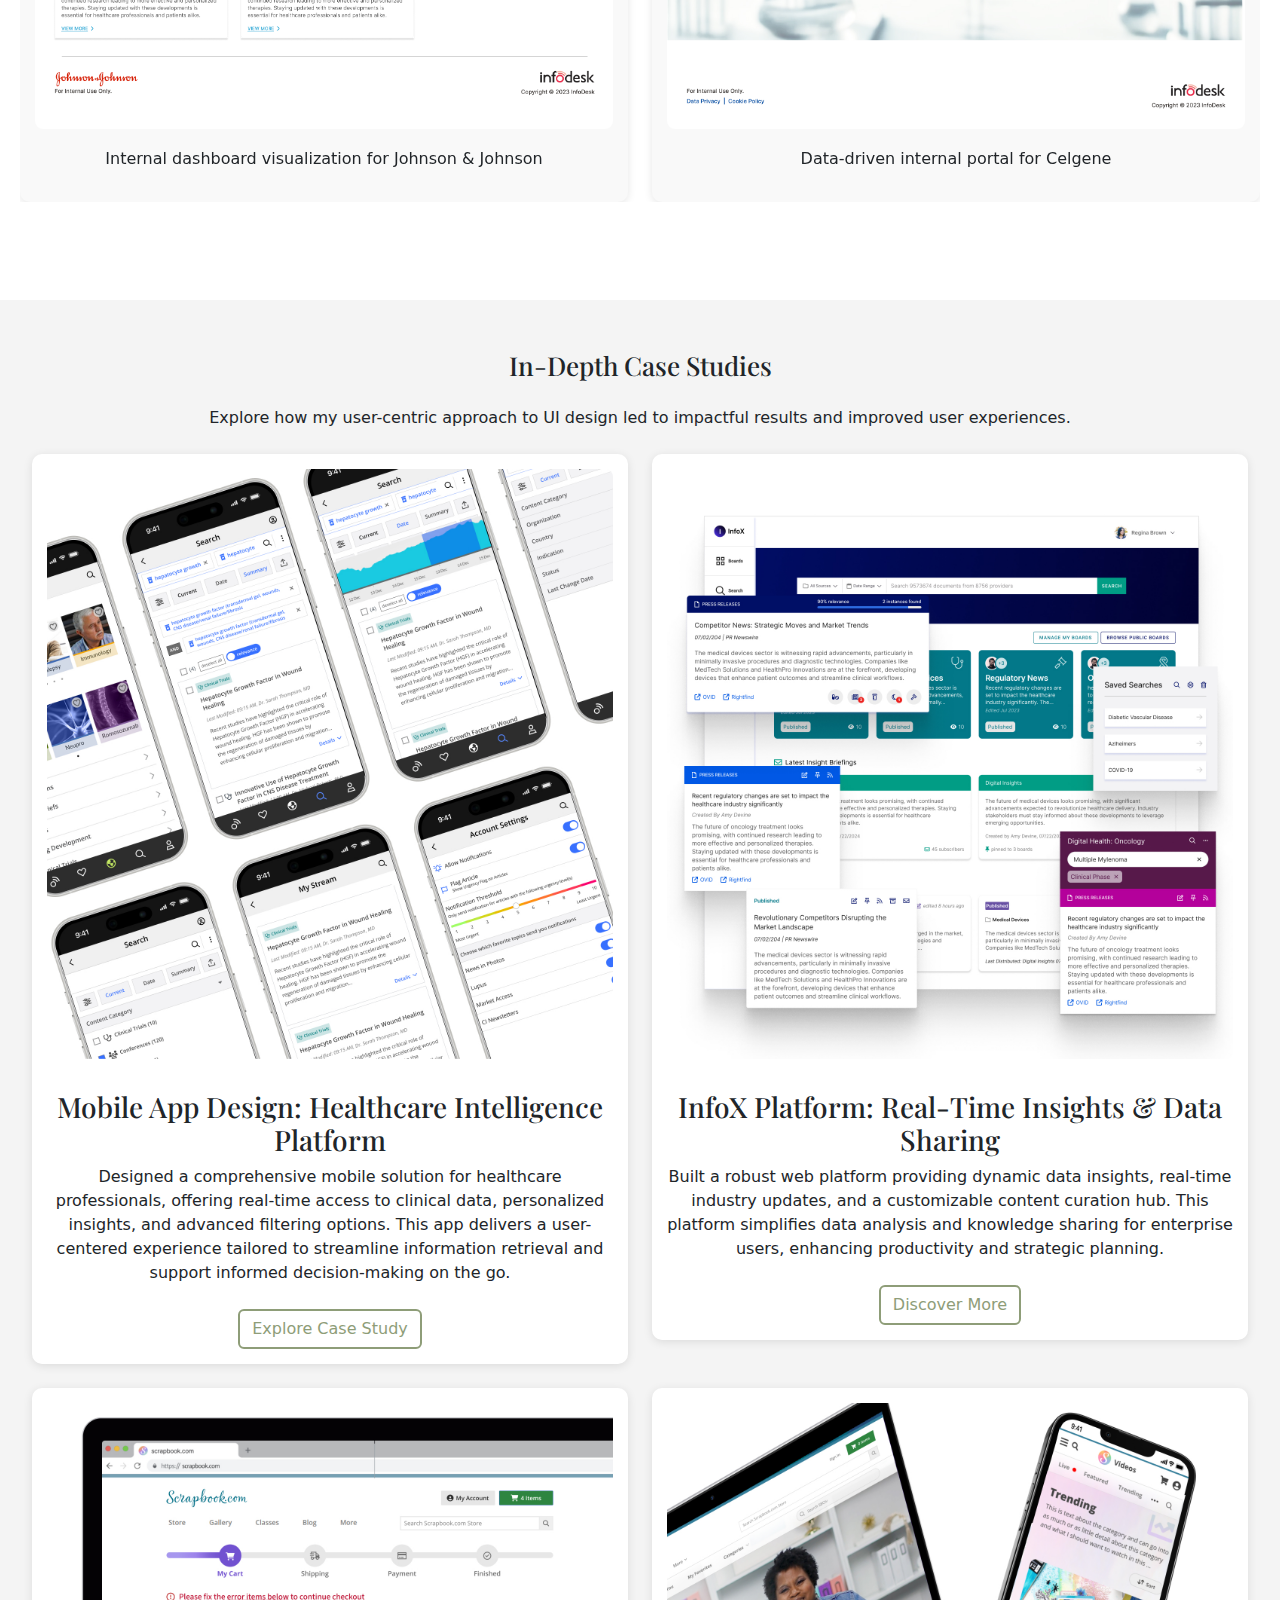
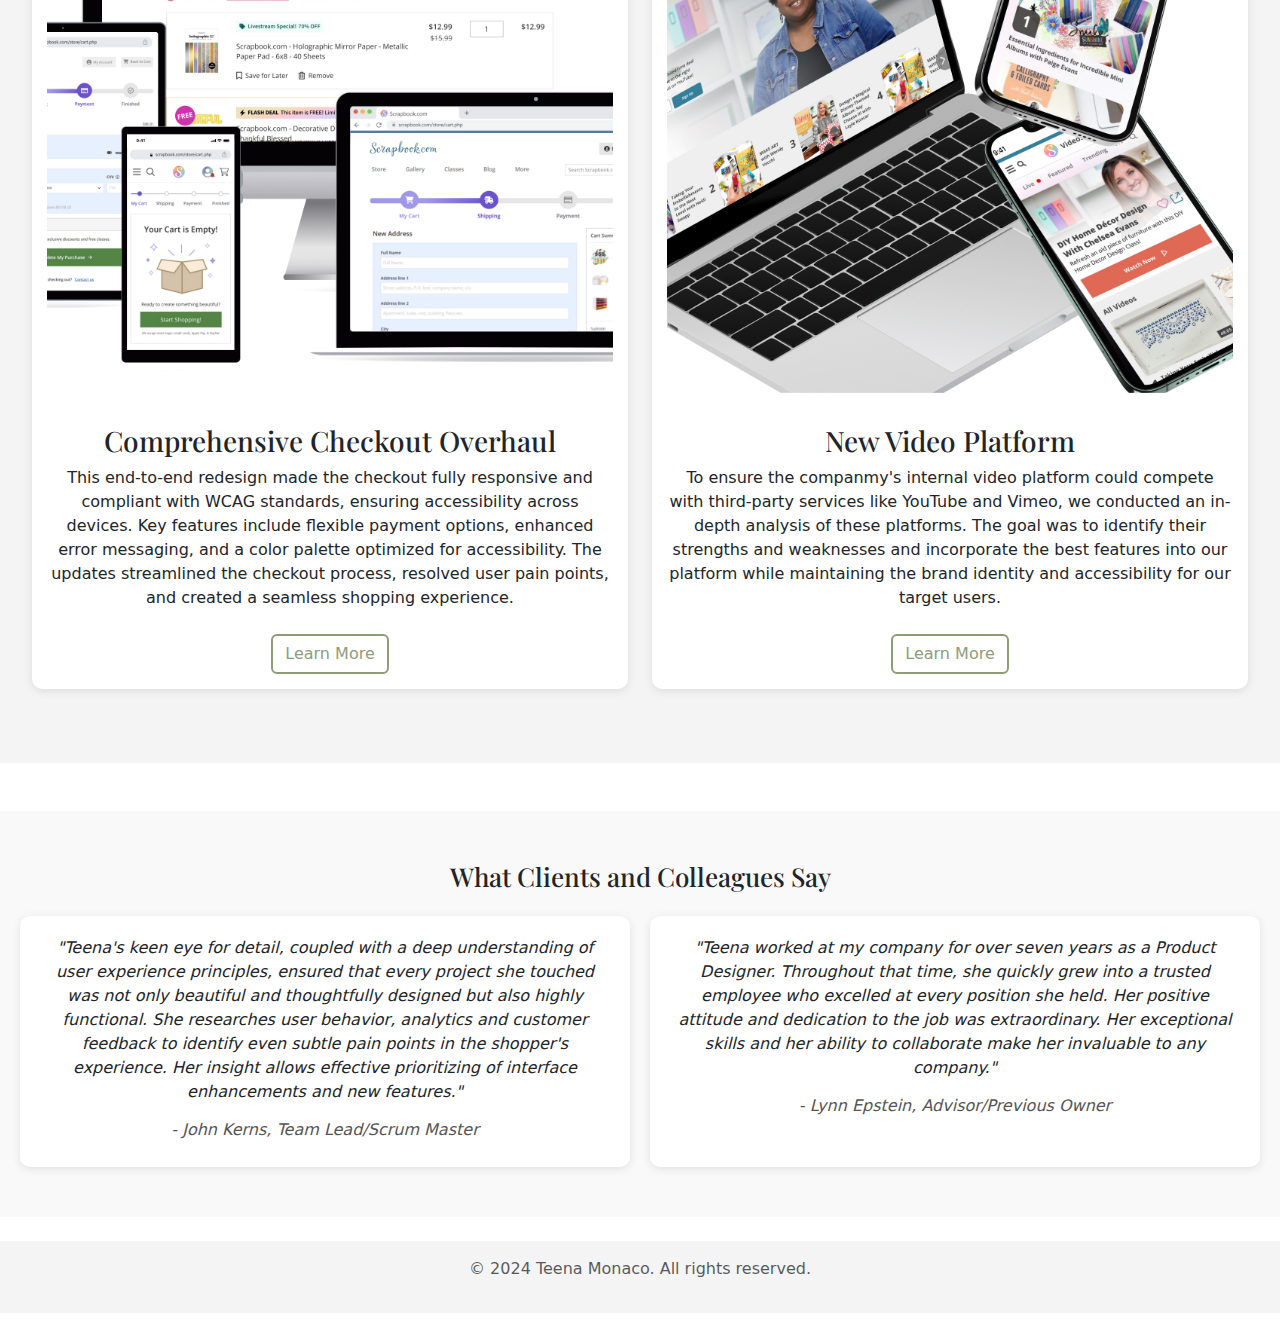
==== commit ff861a5b: "sbctv" ====
--- a/index.html
+++ b/index.html
@@ -52,7 +52,7 @@
                         </li>
                         
                         <li class="nav-item nav-link">
-                            <a class="nav-link" href="../projects/tm-resume.pdf" download="TM_CV_UX_TeenaMonaco.pdf">
+                            <a class="nav-link" href="../teena-ux-portfolio/images/tm-resume.pdf" download="tm-resume.pdf">
                                 Download CV
                             </a> 
                         </li>
@@ -261,25 +261,44 @@
 </section> -->
 <section id="ux-approach" class="case-studies mt-5">
     <h2 class="text-center mb-4">In-Depth Case Studies</h2>
-    <p class="text-center mb-4">Explore how my user-centric approach to UI design led to impactful results and improved user experiences.</p>    <div class="case-study-grid">
-        <div class="case-study-card">
-            <img src="images/infopro.jpg" alt="Checkout Redesign Case Study" class="img-fluid">
-            <h3 class="mt-3">Mobile App Design: Healthcare Intelligence Platform</h3>
-            <p>Designed a comprehensive mobile solution for healthcare professionals, offering real-time access to clinical data, personalized insights, and advanced filtering options. This app delivers a user-centered experience tailored to streamline information retrieval and support informed decision-making on the go.</p>
-            <a href="projects/infopro.html" class="btn btn-outline-secondary mt-2">Explore Case Study</a>
-        </div>
-        <div class="case-study-card">
-            <img src="images/infox.jpg" alt="Mobile App Case Study" class="img-fluid" >
-            <h3 class="mt-3">InfoX Platform: Real-Time Insights & Data Sharing</h3>
-            <p>Built a robust web platform providing dynamic data insights, real-time industry updates, and a customizable content curation hub. This platform simplifies data analysis and knowledge sharing for enterprise users, enhancing productivity and strategic planning.</p>
-            <a href="projects/infox.html" class="btn btn-outline-secondary mt-2">Discover More</a>
-        </div>
-        <div class="case-study-card">
-            <img src="images/cart-rescale.jpg" alt="E-commerce Checkout Overhaul Case Study" class="img-fluid">
-            <h3 class="mt-3">Comprehensive Checkout Overhaul</h3>
-            <p>This end-to-end redesign made the checkout fully responsive and compliant with WCAG standards, ensuring accessibility across devices. Key features include flexible payment options, enhanced error messaging, and a color palette optimized for accessibility. The updates streamlined the checkout process, resolved user pain points, and created a seamless shopping experience.</p>
-            <a href="projects/checkout-redesign.html" class="btn btn-outline-secondary mt-2">Learn More</a>
-        </div>    
+    <p class="text-center mb-4">Explore how my user-centric approach to UI design led to impactful results and improved user experiences.</p>  
+    <div class="container-fluid">
+        <div class="row">
+            <div class="col-md-6 mb-4">
+                <div class="case-study-card">
+                    <img src="images/infopro.jpg" alt="Checkout Redesign Case Study" class="img-fluid">
+                    <h3 class="mt-3">Mobile App Design: Healthcare Intelligence Platform</h3>
+                    <p>Designed a comprehensive mobile solution for healthcare professionals, offering real-time access to clinical data, personalized insights, and advanced filtering options. This app delivers a user-centered experience tailored to streamline information retrieval and support informed decision-making on the go.</p>
+                    <a href="projects/infopro.html" class="btn btn-outline-secondary mt-2">Explore Case Study</a>
+                </div>
+            </div>
+            <div class="col-md-6 mb-4">
+                <div class="case-study-card">
+                    <img src="images/infox.jpg" alt="Mobile App Case Study" class="img-fluid" >
+                    <h3 class="mt-3">InfoX Platform: Real-Time Insights & Data Sharing</h3>
+                    <p>Built a robust web platform providing dynamic data insights, real-time industry updates, and a customizable content curation hub. This platform simplifies data analysis and knowledge sharing for enterprise users, enhancing productivity and strategic planning.</p>
+                    <a href="projects/infox.html" class="btn btn-outline-secondary mt-2">Discover More</a>
+                </div>
+            </div>
+        </div>
+        <div class="row">
+            <div class="col-md-6 mb-4">
+                <div class="case-study-card">
+                    <img src="images/cart-rescale.jpg" alt="E-commerce Checkout Overhaul Case Study" class="img-fluid">
+                    <h3 class="mt-3">Comprehensive Checkout Overhaul</h3>
+                    <p>This end-to-end redesign made the checkout fully responsive and compliant with WCAG standards, ensuring accessibility across devices. Key features include flexible payment options, enhanced error messaging, and a color palette optimized for accessibility. The updates streamlined the checkout process, resolved user pain points, and created a seamless shopping experience.</p>
+                    <a href="projects/checkout-redesign.html" class="btn btn-outline-secondary mt-2">Learn More</a>
+                </div>
+            </div>    
+            <div class="col-md-6 mb-4">
+                <div class="case-study-card">
+                    <img src="images/sbctv.jpg" alt="E-commerce Checkout Overhaul Case Study" class="img-fluid" >
+                    <h3 class="mt-3">New Video Platform</h3>
+                    <p>To ensure the companmy's internal video platform could compete with third-party services like YouTube and Vimeo, we conducted an in-depth analysis of these platforms. The goal was to identify their strengths and weaknesses and incorporate the best features into our platform while maintaining the brand identity and accessibility for our target users.</p>
+                    <a href="projects/sbctv.html" class="btn btn-outline-secondary mt-2">Learn More</a>
+                </div>
+            </div>    
+        </div>
     </div>
 </section>
 
--- a/styles.css
+++ b/styles.css
@@ -210,11 +210,14 @@
     padding: 50px 20px;
     background-color: #f4f4f4;
 }
+
 .case-study-grid {
     display: grid;
-    grid-template-columns: repeat(auto-fit, minmax(300px, 1fr));
+    grid-template-columns: repeat(2, 1fr);
     gap: 20px;
 }
+
+
 .case-study-card {
     background-color: #ffffff;
     border-radius: 10px;
@@ -398,4 +401,8 @@
     .carousel-item .brand-card:nth-child(2) {
         display: none!important;
     }
-}
+
+    .case-study-grid {
+        grid-template-columns: 1fr; /* Switch to a single column on smaller screens */
+    }
+}
